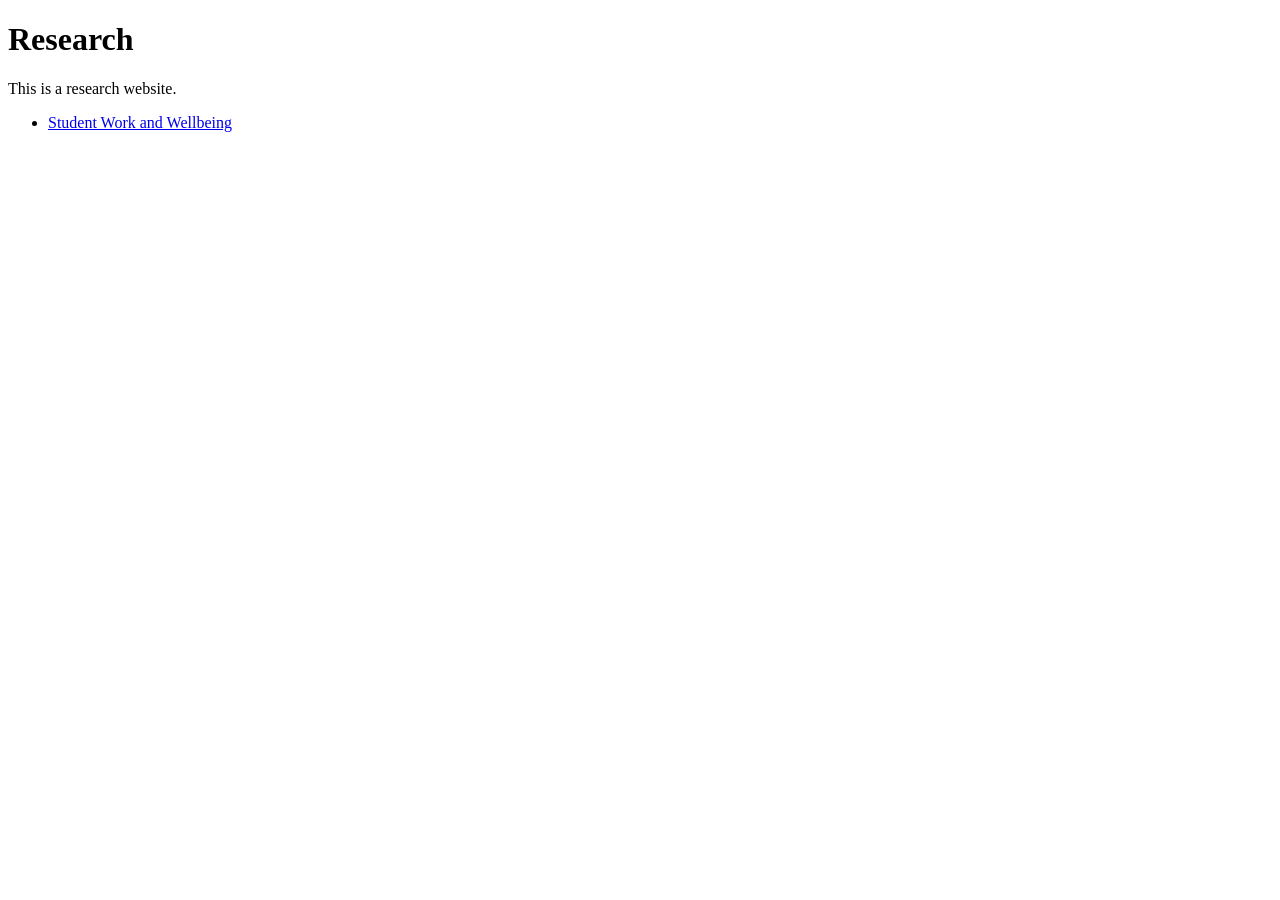
==== index.html @ 3ed5e18b "init" ====
<!DOCTYPE html>
<html lang="en">

<head>
    <meta charset="UTF-8">
    <meta name="viewport" content="width=device-width, initial-scale=1.0">
    <title>Research</title>
</head>

<body>
    <h1>Research</h1>
    <p>This is a research website.</p>
    <ul>
        <li><a href="participate/student-work-and-wellbeing.html">Student Work and Wellbeing</a></li>
    </ul>
</body>

</html>
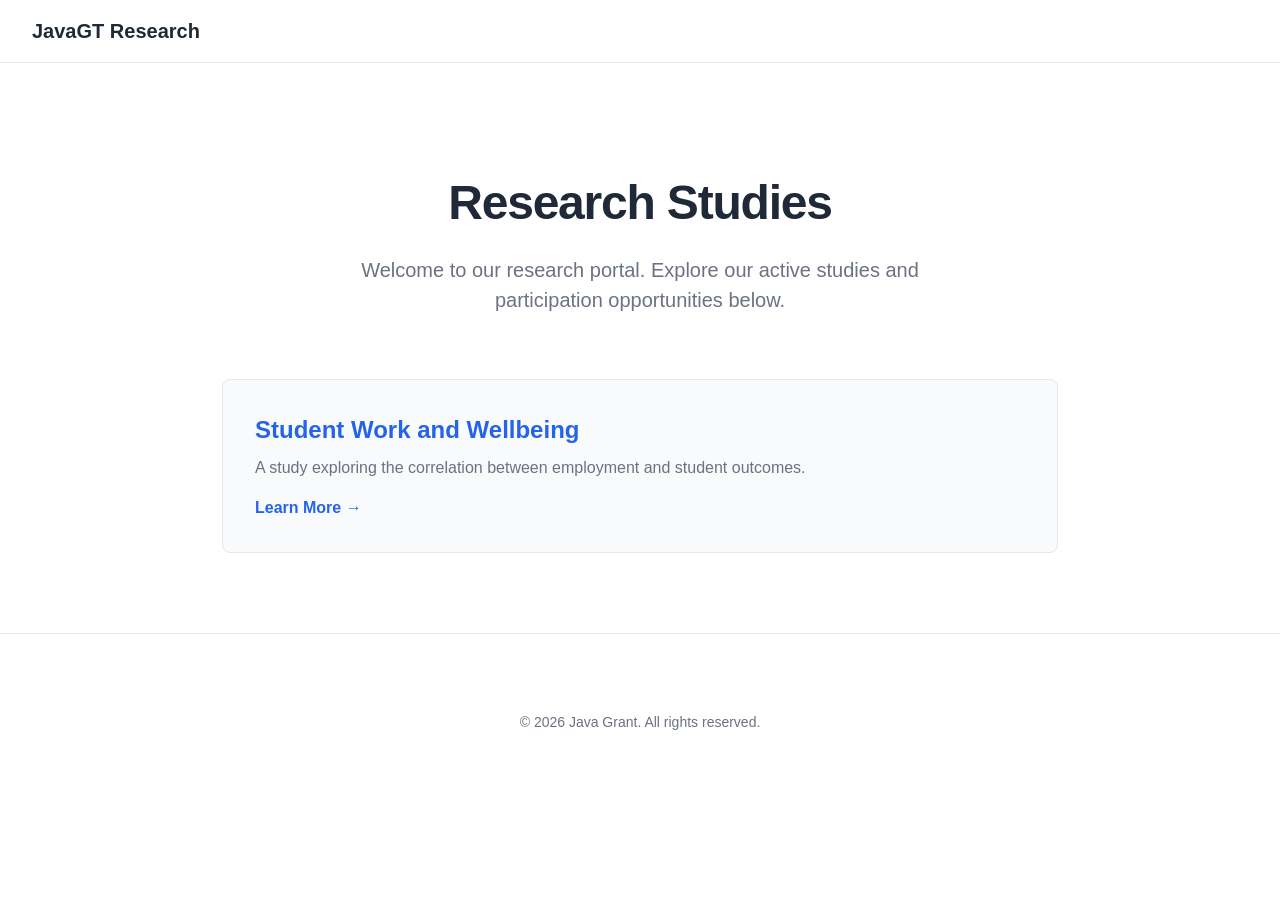
==== commit c4e6c5f3: "init" ====
--- a/index.html
+++ b/index.html
@@ -4,15 +4,40 @@
 <head>
     <meta charset="UTF-8">
     <meta name="viewport" content="width=device-width, initial-scale=1.0">
-    <title>Research</title>
+    <title>Research | JavaGT</title>
+    <meta name="description" content="Official research portal for JavaGT and javagrant.ac.nz studies.">
+    <link rel="stylesheet" href="style.css">
 </head>
 
 <body>
-    <h1>Research</h1>
-    <p>This is a research website.</p>
-    <ul>
-        <li><a href="participate/student-work-and-wellbeing.html">Student Work and Wellbeing</a></li>
-    </ul>
+    <header>
+        <nav>
+            <a href="/" class="brand">JavaGT Research</a>
+        </nav>
+    </header>
+
+    <main>
+        <section class="hero">
+            <h1>Research Studies</h1>
+            <p>Welcome to our research portal. Explore our active studies and participation opportunities below.</p>
+        </section>
+
+        <section class="studies">
+            <ul class="study-list">
+                <li>
+                    <a href="/student-work-and-wellbeing/participate" class="card">
+                        <h3>Student Work and Wellbeing</h3>
+                        <p>A study exploring the correlation between employment and student outcomes.</p>
+                        <span class="cta-text">Learn More &rarr;</span>
+                    </a>
+                </li>
+            </ul>
+        </section>
+    </main>
+
+    <footer>
+        <p>&copy; 2026 Java Grant. All rights reserved.</p>
+    </footer>
 </body>
 
 </html>
--- a/style.css
+++ b/style.css
@@ -0,0 +1,114 @@
+:root {
+    --primary: #2563eb;
+    --primary-hover: #1d4ed8;
+    --bg: #ffffff;
+    --text: #1f2937;
+    --text-muted: #6b7280;
+    --border: #e5e7eb;
+    --card-bg: #f9fafb;
+    --radius: 8px;
+    --shadow: 0 4px 6px -1px rgb(0 0 0 / 0.1), 0 2px 4px -2px rgb(0 0 0 / 0.1);
+}
+
+* {
+    box-sizing: border-box;
+}
+
+body {
+    font-family: -apple-system, BlinkMacSystemFont, "Segoe UI", Roboto, "Helvetica Neue", Arial, sans-serif;
+    line-height: 1.5;
+    margin: 0;
+    color: var(--text);
+    background-color: var(--bg);
+}
+
+header {
+    border-bottom: 1px solid var(--border);
+    padding: 1rem 2rem;
+}
+
+nav .brand {
+    font-size: 1.25rem;
+    font-weight: 700;
+    text-decoration: none;
+    color: var(--text);
+}
+
+main {
+    max-width: 900px;
+    margin: 0 auto;
+    padding: 4rem 2rem;
+}
+
+.hero {
+    text-align: center;
+    margin-bottom: 4rem;
+}
+
+.hero h1 {
+    font-size: 3rem;
+    font-weight: 800;
+    margin-bottom: 1rem;
+    letter-spacing: -0.025em;
+}
+
+.hero p {
+    font-size: 1.25rem;
+    color: var(--text-muted);
+    max-width: 600px;
+    margin: 0 auto;
+}
+
+.study-list {
+    list-style: none;
+    padding: 0;
+    display: grid;
+    gap: 1.5rem;
+}
+
+.card {
+    display: block;
+    background: var(--card-bg);
+    border: 1px solid var(--border);
+    border-radius: var(--radius);
+    padding: 2rem;
+    text-decoration: none;
+    color: inherit;
+    transition: transform 0.2s, box-shadow 0.2s;
+}
+
+.card:hover {
+    transform: translateY(-2px);
+    box-shadow: var(--shadow);
+    border-color: var(--primary);
+}
+
+.card h3 {
+    margin: 0 0 0.5rem 0;
+    font-size: 1.5rem;
+    color: var(--primary);
+}
+
+.card p {
+    margin: 0 0 1rem 0;
+    color: var(--text-muted);
+}
+
+.cta-text {
+    font-weight: 600;
+    color: var(--primary);
+}
+
+footer {
+    text-align: center;
+    padding: 4rem 2rem;
+    color: var(--text-muted);
+    font-size: 0.875rem;
+    border-top: 1px solid var(--border);
+}
+
+@media (max-width: 640px) {
+    .hero h1 {
+        font-size: 2.25rem;
+    }
+}
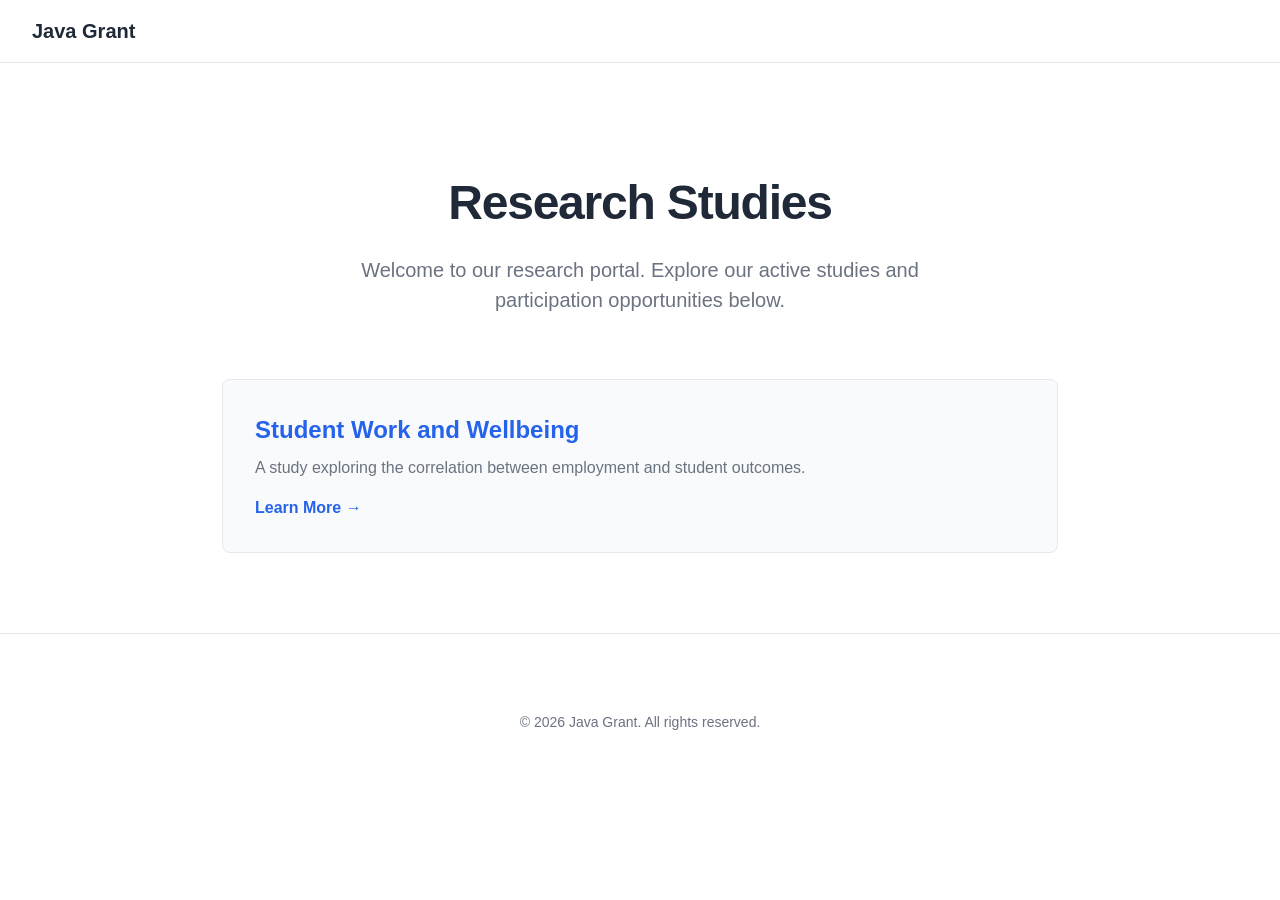
==== commit 03e89c24: "init" ====
--- a/index.html
+++ b/index.html
@@ -12,7 +12,7 @@
 <body>
     <header>
         <nav>
-            <a href="/" class="brand">JavaGT Research</a>
+            <a href="/" class="brand">Java Grant</a>
         </nav>
     </header>
 
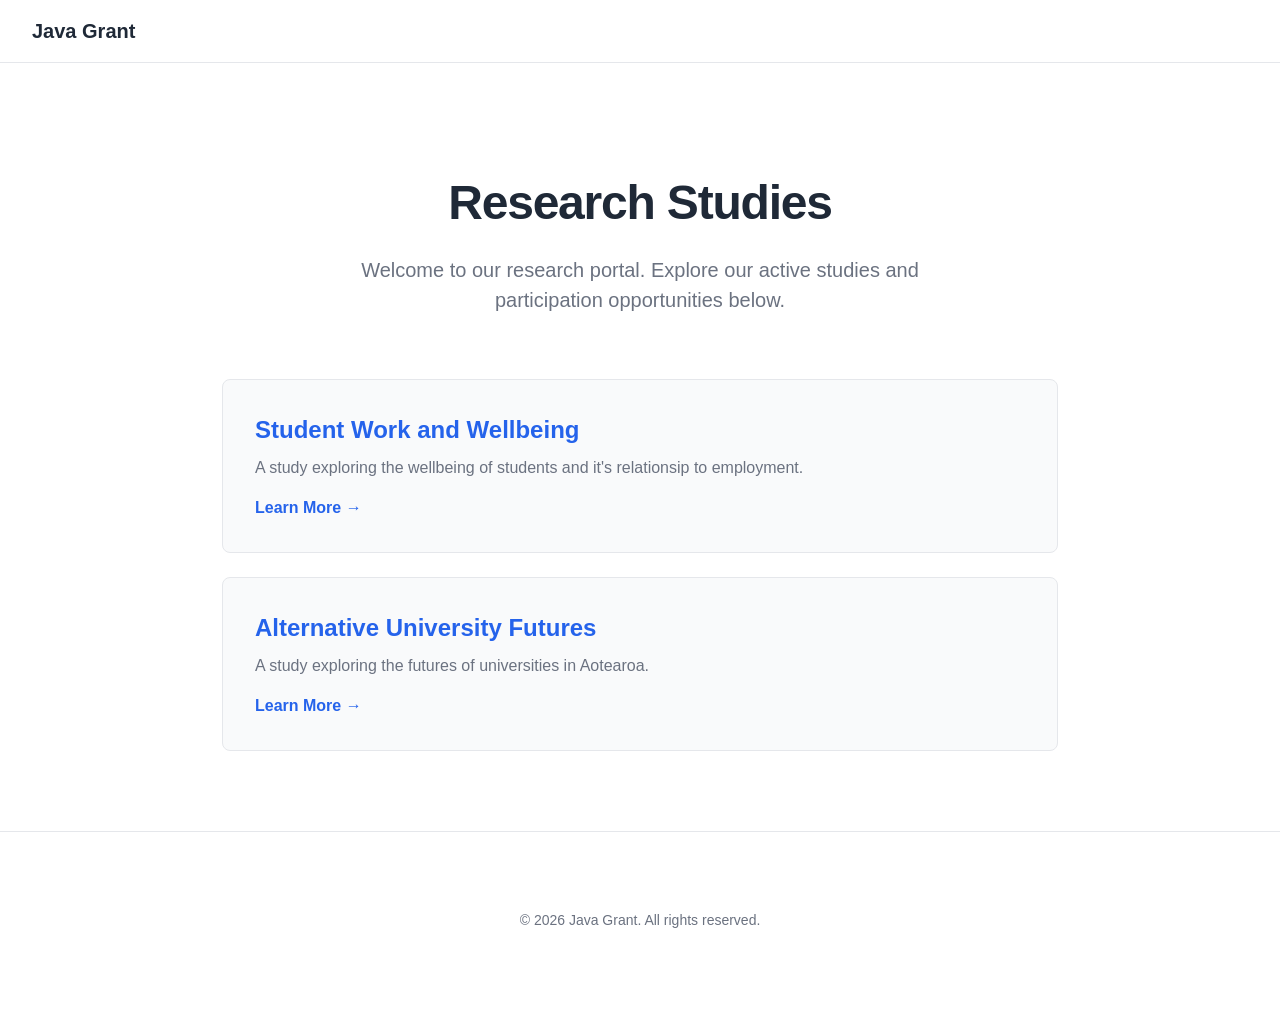
==== commit 5112814b: "init" ====
--- a/index.html
+++ b/index.html
@@ -27,7 +27,14 @@
                 <li>
                     <a href="/student-work-and-wellbeing/participate" class="card">
                         <h3>Student Work and Wellbeing</h3>
-                        <p>A study exploring the correlation between employment and student outcomes.</p>
+                        <p>A study exploring the wellbeing of students and it's relationsip to employment.</p>
+                        <span class="cta-text">Learn More &rarr;</span>
+                    </a>
+                </li>
+                <li>
+                    <a href="/alternative-university-futures/" class="card">
+                        <h3>Alternative University Futures</h3>
+                        <p>A study exploring the futures of universities in Aotearoa.</p>
                         <span class="cta-text">Learn More &rarr;</span>
                     </a>
                 </li>
